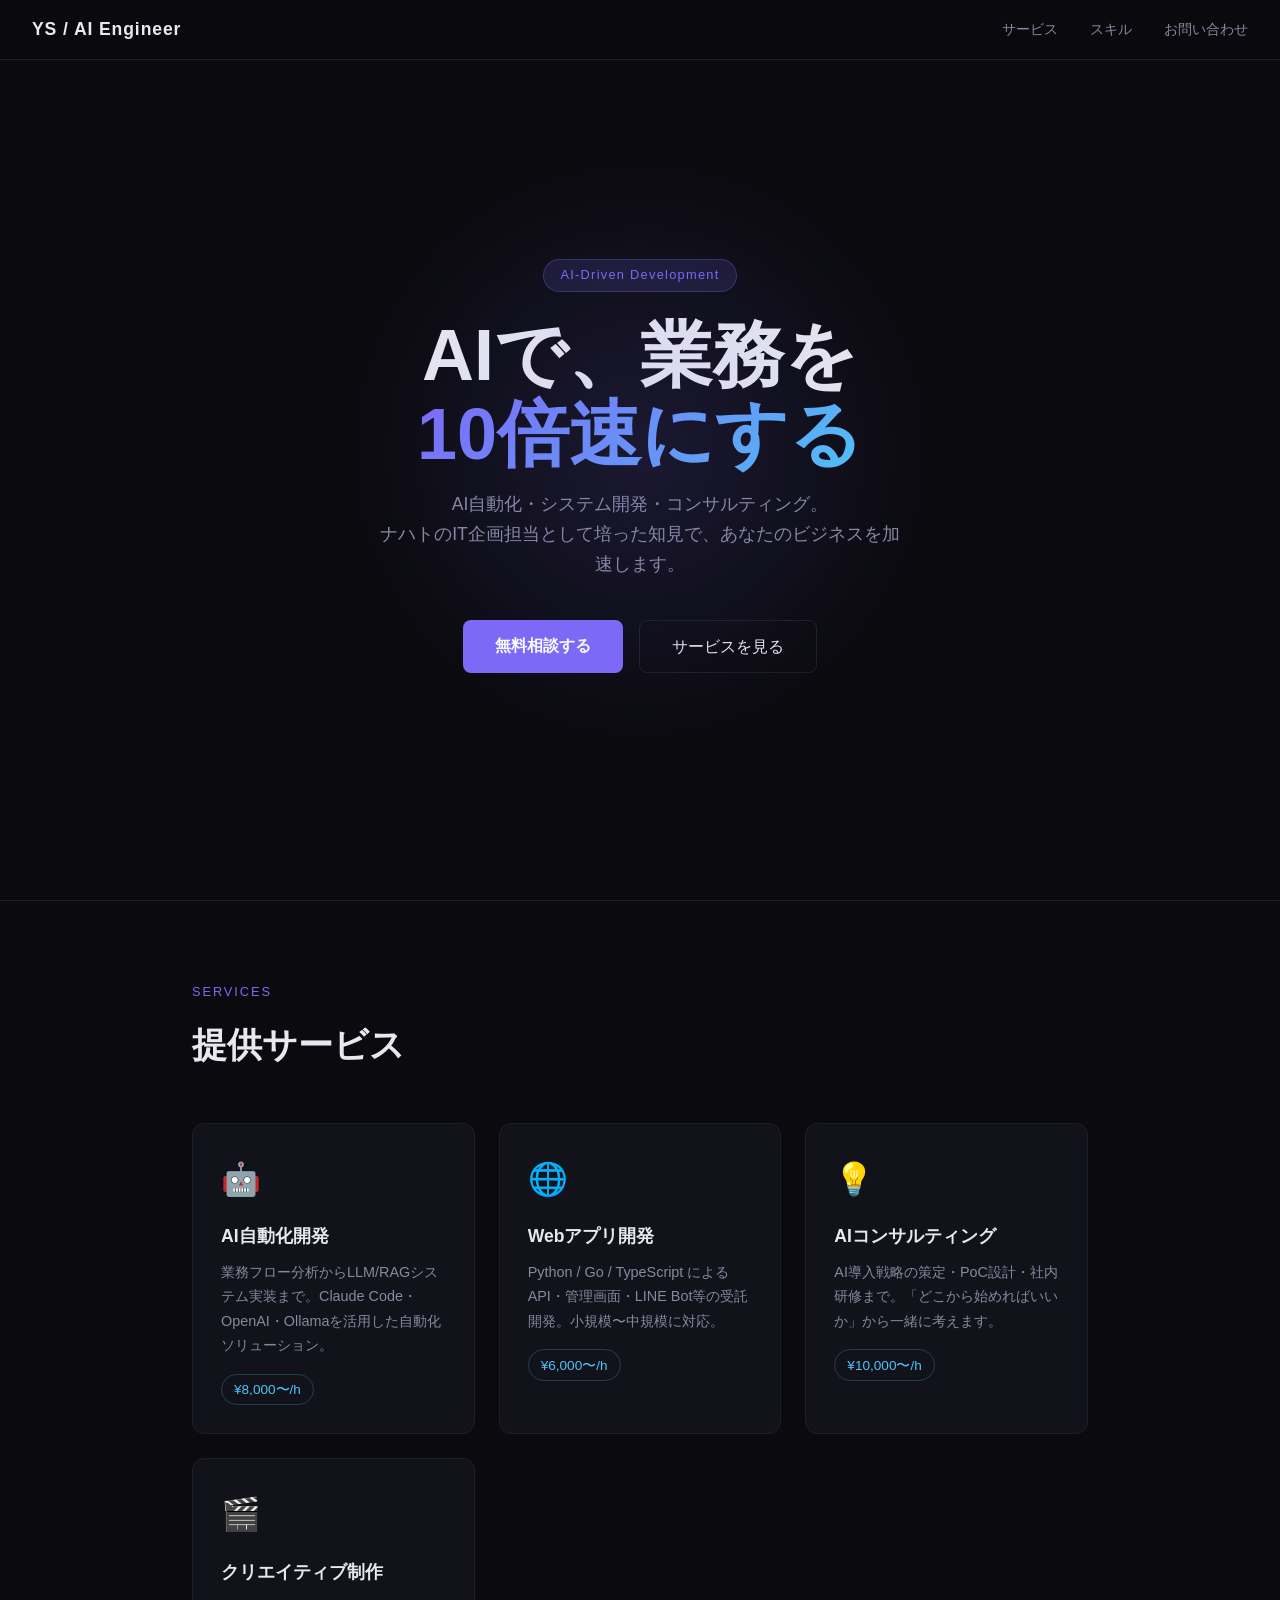
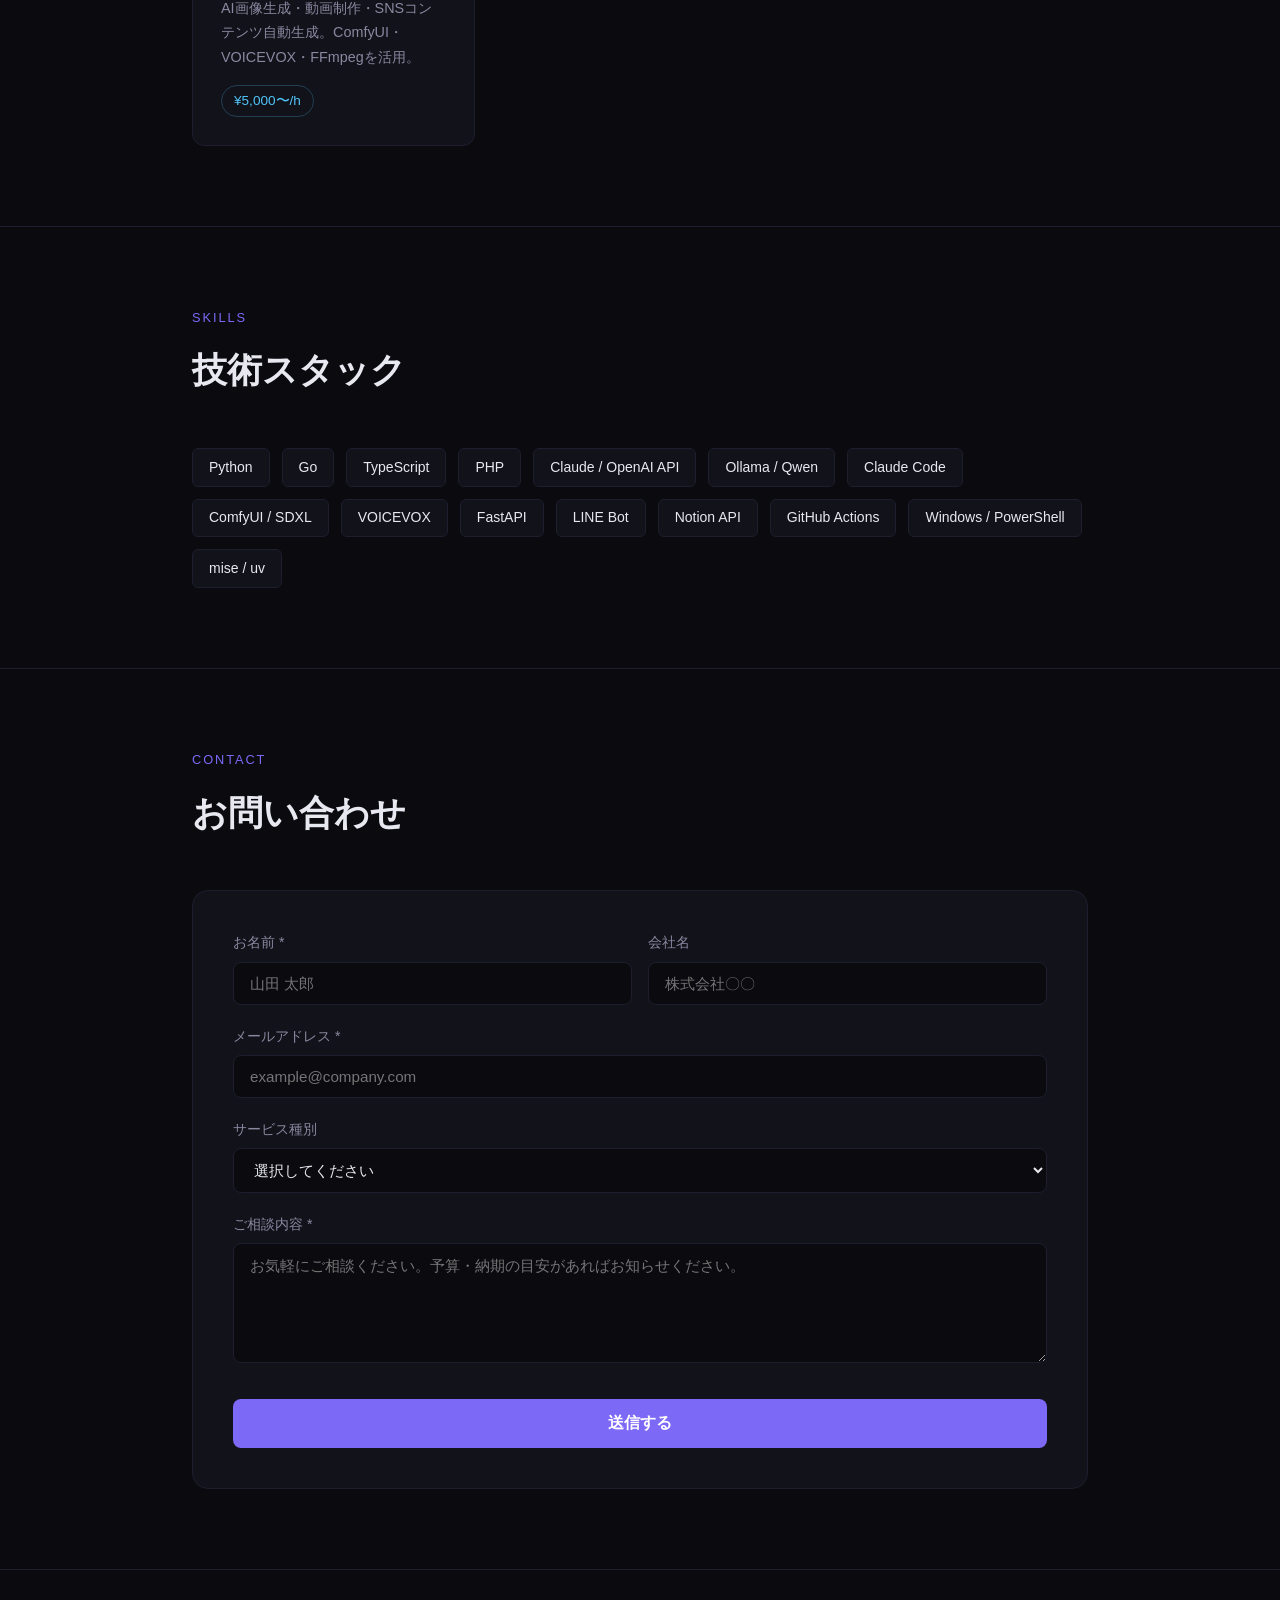
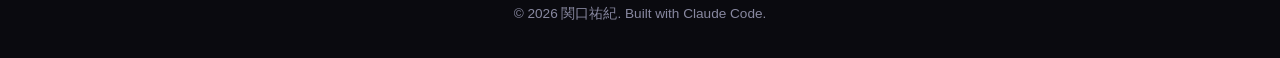
==== index.html @ c0407103 "Initial portfolio site" ====
<!DOCTYPE html>
<html lang="ja">
<head>
<meta charset="UTF-8">
<meta name="viewport" content="width=device-width, initial-scale=1.0">
<title>関口祐紀 — AI活用・システム開発</title>
<style>
  :root {
    --bg: #0a0a0f;
    --surface: #12121a;
    --border: #1e1e2e;
    --accent: #7c6af7;
    --accent2: #4fc3f7;
    --text: #e8e8f0;
    --muted: #8888a0;
  }
  * { margin: 0; padding: 0; box-sizing: border-box; }
  body { background: var(--bg); color: var(--text); font-family: 'Hiragino Sans', 'Meiryo', sans-serif; line-height: 1.7; }
  a { color: var(--accent); text-decoration: none; }

  nav { position: fixed; top: 0; width: 100%; background: rgba(10,10,15,0.85); backdrop-filter: blur(12px); border-bottom: 1px solid var(--border); z-index: 100; padding: 0 2rem; display: flex; align-items: center; justify-content: space-between; height: 60px; }
  .nav-logo { font-weight: 700; font-size: 1.1rem; letter-spacing: .05em; }
  .nav-links { display: flex; gap: 2rem; font-size: .9rem; }
  .nav-links a { color: var(--muted); transition: color .2s; }
  .nav-links a:hover { color: var(--text); }

  .hero { min-height: 100vh; display: flex; flex-direction: column; justify-content: center; align-items: center; text-align: center; padding: 6rem 2rem 4rem; position: relative; overflow: hidden; }
  .hero::before { content: ''; position: absolute; width: 600px; height: 600px; background: radial-gradient(circle, rgba(124,106,247,.15) 0%, transparent 70%); top: 50%; left: 50%; transform: translate(-50%,-50%); pointer-events: none; }
  .badge { display: inline-block; background: rgba(124,106,247,.15); border: 1px solid rgba(124,106,247,.3); color: var(--accent); padding: .3rem 1rem; border-radius: 999px; font-size: .8rem; margin-bottom: 1.5rem; letter-spacing: .1em; }
  .hero h1 { font-size: clamp(2.5rem, 6vw, 4.5rem); font-weight: 800; line-height: 1.1; margin-bottom: 1rem; }
  .hero h1 span { background: linear-gradient(135deg, var(--accent), var(--accent2)); -webkit-background-clip: text; -webkit-text-fill-color: transparent; }
  .hero p { font-size: 1.1rem; color: var(--muted); max-width: 520px; margin: 0 auto 2.5rem; }
  .btn-group { display: flex; gap: 1rem; justify-content: center; flex-wrap: wrap; }
  .btn-primary { background: var(--accent); color: #fff; padding: .75rem 2rem; border-radius: 8px; font-weight: 600; transition: opacity .2s; }
  .btn-primary:hover { opacity: .85; }
  .btn-outline { border: 1px solid var(--border); color: var(--text); padding: .75rem 2rem; border-radius: 8px; transition: border-color .2s; }
  .btn-outline:hover { border-color: var(--accent); }

  section { padding: 5rem 2rem; max-width: 960px; margin: 0 auto; }
  .section-label { color: var(--accent); font-size: .8rem; letter-spacing: .15em; text-transform: uppercase; margin-bottom: .75rem; }
  .section-title { font-size: clamp(1.6rem, 3vw, 2.2rem); font-weight: 700; margin-bottom: 3rem; }
  hr.divider { border: none; border-top: 1px solid var(--border); }

  .cards { display: grid; grid-template-columns: repeat(auto-fit, minmax(260px, 1fr)); gap: 1.5rem; }
  .card { background: var(--surface); border: 1px solid var(--border); border-radius: 12px; padding: 1.75rem; transition: border-color .2s, transform .2s; }
  .card:hover { border-color: var(--accent); transform: translateY(-4px); }
  .card-icon { font-size: 2rem; margin-bottom: 1rem; }
  .card h3 { font-size: 1.1rem; margin-bottom: .5rem; }
  .card p { font-size: .9rem; color: var(--muted); }
  .card .price { display: inline-block; margin-top: 1rem; font-size: .85rem; color: var(--accent2); border: 1px solid rgba(79,195,247,.25); padding: .2rem .75rem; border-radius: 999px; }

  .skill-list { display: flex; flex-wrap: wrap; gap: .75rem; }
  .skill { background: var(--surface); border: 1px solid var(--border); padding: .4rem 1rem; border-radius: 6px; font-size: .875rem; }

  .contact-wrap { background: var(--surface); border: 1px solid var(--border); border-radius: 16px; padding: 2.5rem; }
  .form-group { margin-bottom: 1.25rem; }
  label { display: block; font-size: .875rem; color: var(--muted); margin-bottom: .4rem; }
  input, textarea, select { width: 100%; background: var(--bg); border: 1px solid var(--border); color: var(--text); padding: .75rem 1rem; border-radius: 8px; font-size: .95rem; font-family: inherit; transition: border-color .2s; outline: none; }
  input:focus, textarea:focus, select:focus { border-color: var(--accent); }
  textarea { min-height: 120px; resize: vertical; }
  .form-row { display: grid; grid-template-columns: 1fr 1fr; gap: 1rem; }
  .btn-submit { width: 100%; background: var(--accent); color: #fff; padding: .875rem; border: none; border-radius: 8px; font-size: 1rem; font-weight: 600; cursor: pointer; transition: opacity .2s; margin-top: .5rem; }
  .btn-submit:hover { opacity: .85; }

  footer { border-top: 1px solid var(--border); text-align: center; padding: 2rem; color: var(--muted); font-size: .85rem; }

  @media (max-width: 600px) { .form-row { grid-template-columns: 1fr; } .nav-links { display: none; } }
</style>
</head>
<body>

<nav>
  <div class="nav-logo">YS / AI Engineer</div>
  <div class="nav-links">
    <a href="#services">サービス</a>
    <a href="#skills">スキル</a>
    <a href="#contact">お問い合わせ</a>
  </div>
</nav>

<div class="hero">
  <div class="badge">AI-Driven Development</div>
  <h1>AIで、業務を<br><span>10倍速にする</span></h1>
  <p>AI自動化・システム開発・コンサルティング。<br>ナハトのIT企画担当として培った知見で、あなたのビジネスを加速します。</p>
  <div class="btn-group">
    <a href="#contact" class="btn-primary">無料相談する</a>
    <a href="#services" class="btn-outline">サービスを見る</a>
  </div>
</div>

<hr class="divider">

<section id="services">
  <div class="section-label">Services</div>
  <div class="section-title">提供サービス</div>
  <div class="cards">
    <div class="card">
      <div class="card-icon">🤖</div>
      <h3>AI自動化開発</h3>
      <p>業務フロー分析からLLM/RAGシステム実装まで。Claude Code・OpenAI・Ollamaを活用した自動化ソリューション。</p>
      <span class="price">¥8,000〜/h</span>
    </div>
    <div class="card">
      <div class="card-icon">🌐</div>
      <h3>Webアプリ開発</h3>
      <p>Python / Go / TypeScript によるAPI・管理画面・LINE Bot等の受託開発。小規模〜中規模に対応。</p>
      <span class="price">¥6,000〜/h</span>
    </div>
    <div class="card">
      <div class="card-icon">💡</div>
      <h3>AIコンサルティング</h3>
      <p>AI導入戦略の策定・PoC設計・社内研修まで。「どこから始めればいいか」から一緒に考えます。</p>
      <span class="price">¥10,000〜/h</span>
    </div>
    <div class="card">
      <div class="card-icon">🎬</div>
      <h3>クリエイティブ制作</h3>
      <p>AI画像生成・動画制作・SNSコンテンツ自動生成。ComfyUI・VOICEVOX・FFmpegを活用。</p>
      <span class="price">¥5,000〜/h</span>
    </div>
  </div>
</section>

<hr class="divider">

<section id="skills">
  <div class="section-label">Skills</div>
  <div class="section-title">技術スタック</div>
  <div class="skill-list">
    <span class="skill">Python</span>
    <span class="skill">Go</span>
    <span class="skill">TypeScript</span>
    <span class="skill">PHP</span>
    <span class="skill">Claude / OpenAI API</span>
    <span class="skill">Ollama / Qwen</span>
    <span class="skill">Claude Code</span>
    <span class="skill">ComfyUI / SDXL</span>
    <span class="skill">VOICEVOX</span>
    <span class="skill">FastAPI</span>
    <span class="skill">LINE Bot</span>
    <span class="skill">Notion API</span>
    <span class="skill">GitHub Actions</span>
    <span class="skill">Windows / PowerShell</span>
    <span class="skill">mise / uv</span>
  </div>
</section>

<hr class="divider">

<section id="contact">
  <div class="section-label">Contact</div>
  <div class="section-title">お問い合わせ</div>
  <div class="contact-wrap">
    <form action="https://formspree.io/f/REPLACE_WITH_FORMSPREE_ID" method="POST">
      <div class="form-row">
        <div class="form-group">
          <label>お名前 *</label>
          <input type="text" name="name" required placeholder="山田 太郎">
        </div>
        <div class="form-group">
          <label>会社名</label>
          <input type="text" name="company" placeholder="株式会社〇〇">
        </div>
      </div>
      <div class="form-group">
        <label>メールアドレス *</label>
        <input type="email" name="email" required placeholder="example@company.com">
      </div>
      <div class="form-group">
        <label>サービス種別</label>
        <select name="service">
          <option value="">選択してください</option>
          <option>AI自動化開発</option>
          <option>Webアプリ開発</option>
          <option>AIコンサルティング</option>
          <option>クリエイティブ制作</option>
          <option>その他</option>
        </select>
      </div>
      <div class="form-group">
        <label>ご相談内容 *</label>
        <textarea name="message" required placeholder="お気軽にご相談ください。予算・納期の目安があればお知らせください。"></textarea>
      </div>
      <button type="submit" class="btn-submit">送信する</button>
    </form>
  </div>
</section>

<footer>
  <p>© 2026 関口祐紀. Built with Claude Code.</p>
</footer>

</body>
</html>
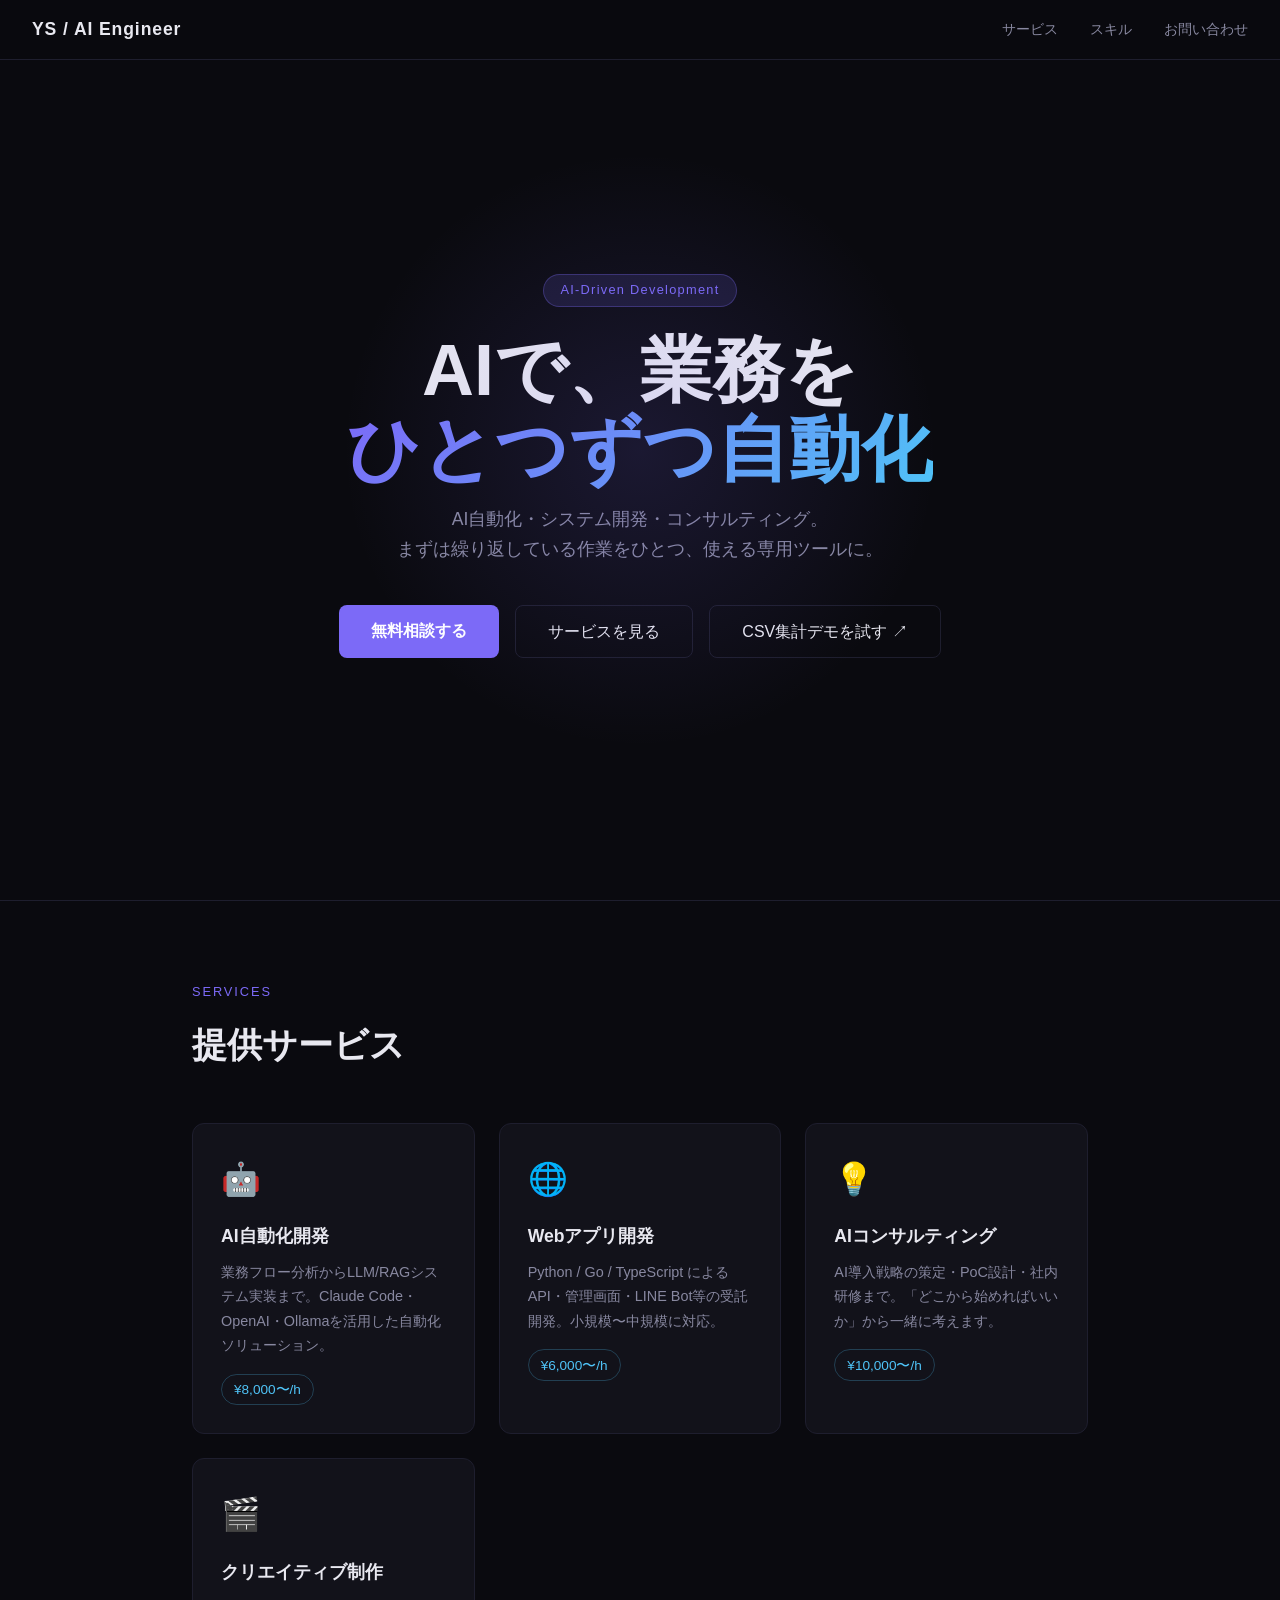
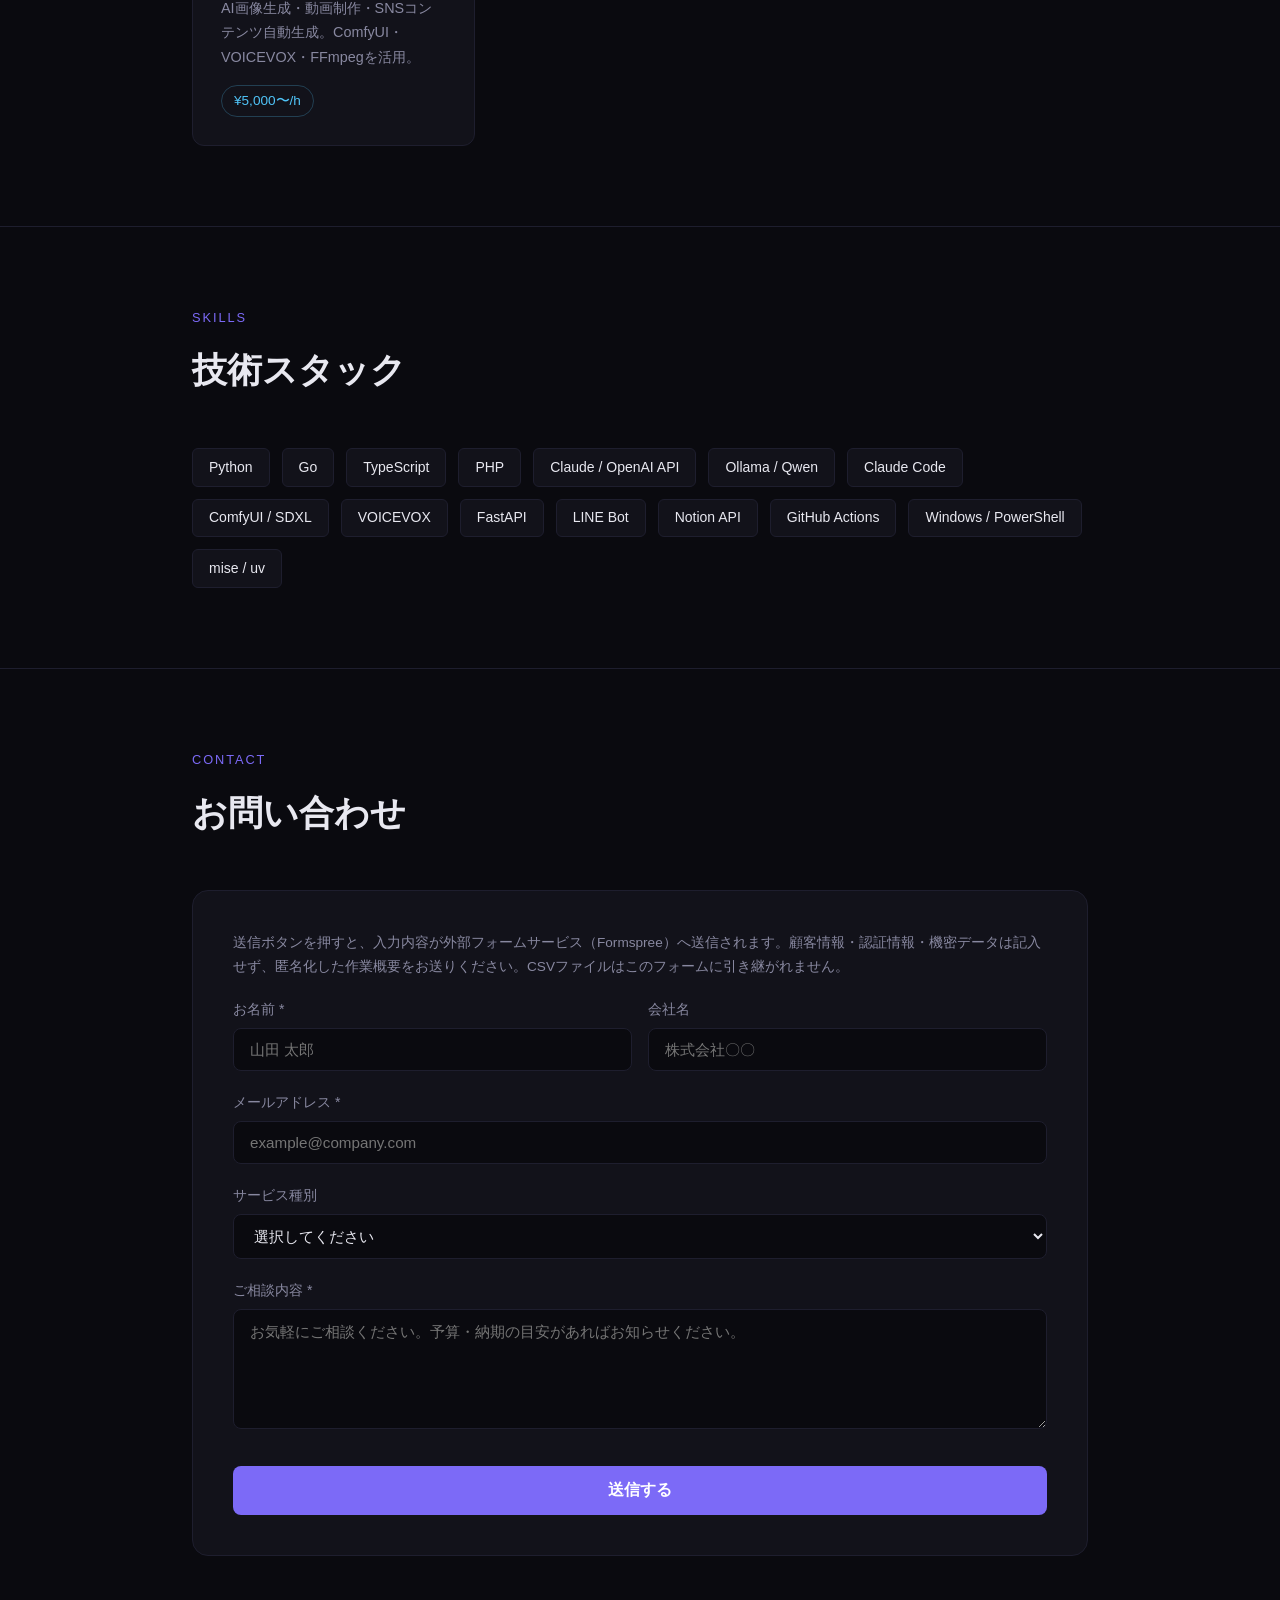
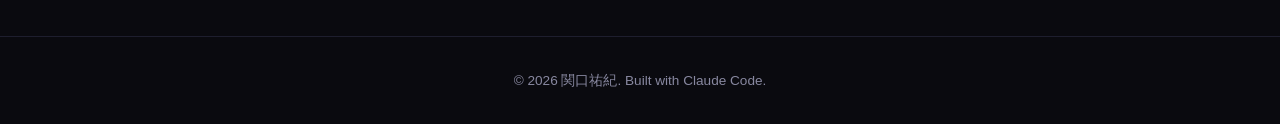
==== commit 6190ec57: "feat(site): add CSV demo and consultation flow with precision regressions Refs #5, #6, #7, #9. Keep " ====
--- a/index.html
+++ b/index.html
@@ -3,6 +3,8 @@
 <head>
 <meta charset="UTF-8">
 <meta name="viewport" content="width=device-width, initial-scale=1.0">
+<meta name="referrer" content="no-referrer">
+<meta name="description" content="CSV集計など繰り返す業務の自動化・システム開発。ブラウザで試せるデモから、入力・出力を絞った専用ツールのご相談へ。">
 <title>関口祐紀 — AI活用・システム開発</title>
 <style>
   :root {
@@ -64,6 +66,11 @@
 
   footer { border-top: 1px solid var(--border); text-align: center; padding: 2rem; color: var(--muted); font-size: .85rem; }
 
+  section[id] { scroll-margin-top: 80px; }
+  a:focus-visible, button:focus-visible { outline: 3px solid var(--accent2); outline-offset: 4px; }
+  .privacy-note { color: var(--muted); font-size: .85rem; margin-bottom: 1.25rem; }
+  @media (max-width: 600px) { .cards { grid-template-columns: minmax(0, 1fr); } .contact-wrap { padding: 1.25rem; } }
+
   @media (max-width: 600px) { .form-row { grid-template-columns: 1fr; } .nav-links { display: none; } }
 </style>
 </head>
@@ -80,11 +87,12 @@
 
 <div class="hero">
   <div class="badge">AI-Driven Development</div>
-  <h1>AIで、業務を<br><span>10倍速にする</span></h1>
-  <p>AI自動化・システム開発・コンサルティング。<br>ナハトのIT企画担当として培った知見で、あなたのビジネスを加速します。</p>
+  <h1>AIで、業務を<br><span>ひとつずつ自動化</span></h1>
+  <p>AI自動化・システム開発・コンサルティング。<br>まずは繰り返している作業をひとつ、使える専用ツールに。</p>
   <div class="btn-group">
     <a href="#contact" class="btn-primary">無料相談する</a>
     <a href="#services" class="btn-outline">サービスを見る</a>
+    <a href="csv-automation/index.html" class="btn-outline" id="csv-demo-link">CSV集計デモを試す ↗</a>
   </div>
 </div>
 
@@ -151,24 +159,25 @@
   <div class="section-label">Contact</div>
   <div class="section-title">お問い合わせ</div>
   <div class="contact-wrap">
-    <form action="https://formspree.io/f/REPLACE_WITH_FORMSPREE_ID" method="POST">
+    <p class="privacy-note" id="contact-privacy">送信ボタンを押すと、入力内容が外部フォームサービス（Formspree）へ送信されます。顧客情報・認証情報・機密データは記入せず、匿名化した作業概要をお送りください。CSVファイルはこのフォームに引き継がれません。</p>
+    <form aria-describedby="contact-privacy" action="https://formspree.io/f/mbdpnddb" method="POST">
       <div class="form-row">
         <div class="form-group">
-          <label>お名前 *</label>
-          <input type="text" name="name" required placeholder="山田 太郎">
+          <label for="contact-name">お名前 *</label>
+          <input type="text" id="contact-name" name="name" autocomplete="name" required placeholder="山田 太郎">
         </div>
         <div class="form-group">
-          <label>会社名</label>
-          <input type="text" name="company" placeholder="株式会社〇〇">
+          <label for="contact-company">会社名</label>
+          <input type="text" id="contact-company" name="company" autocomplete="organization" placeholder="株式会社〇〇">
         </div>
       </div>
       <div class="form-group">
-        <label>メールアドレス *</label>
-        <input type="email" name="email" required placeholder="example@company.com">
+        <label for="contact-email">メールアドレス *</label>
+        <input type="email" id="contact-email" name="email" autocomplete="email" required placeholder="example@company.com">
       </div>
       <div class="form-group">
-        <label>サービス種別</label>
-        <select name="service">
+        <label for="contact-service">サービス種別</label>
+        <select id="contact-service" name="service">
           <option value="">選択してください</option>
           <option>AI自動化開発</option>
           <option>Webアプリ開発</option>
@@ -178,8 +187,8 @@
         </select>
       </div>
       <div class="form-group">
-        <label>ご相談内容 *</label>
-        <textarea name="message" required placeholder="お気軽にご相談ください。予算・納期の目安があればお知らせください。"></textarea>
+        <label for="contact-message">ご相談内容 *</label>
+        <textarea id="contact-message" name="message" required placeholder="お気軽にご相談ください。予算・納期の目安があればお知らせください。"></textarea>
       </div>
       <button type="submit" class="btn-submit">送信する</button>
     </form>
@@ -190,5 +199,16 @@
   <p>© 2026 関口祐紀. Built with Claude Code.</p>
 </footer>
 
+<script>
+(function () {
+  'use strict';
+  // Only a fixed service code is read. CSV contents and filenames never enter the URL.
+  if (new URLSearchParams(window.location.search).get('service') !== 'csv') return;
+  const service = document.getElementById('contact-service');
+  const message = document.getElementById('contact-message');
+  if (!service.value) service.value = 'Webアプリ開発';
+  if (!message.value) message.value = 'CSV処理の自動化について相談したいです。\n\n【現在の作業】\n\n【入力と期待する出力】\n\n【データ量・実行頻度】\n\n【利用端末・ブラウザ】\n\n【希望時期・予算】\n\n入力1形式・出力1形式を基本に相談希望です。機密情報を含まない見本を用意します。';
+})();
+</script>
 </body>
 </html>
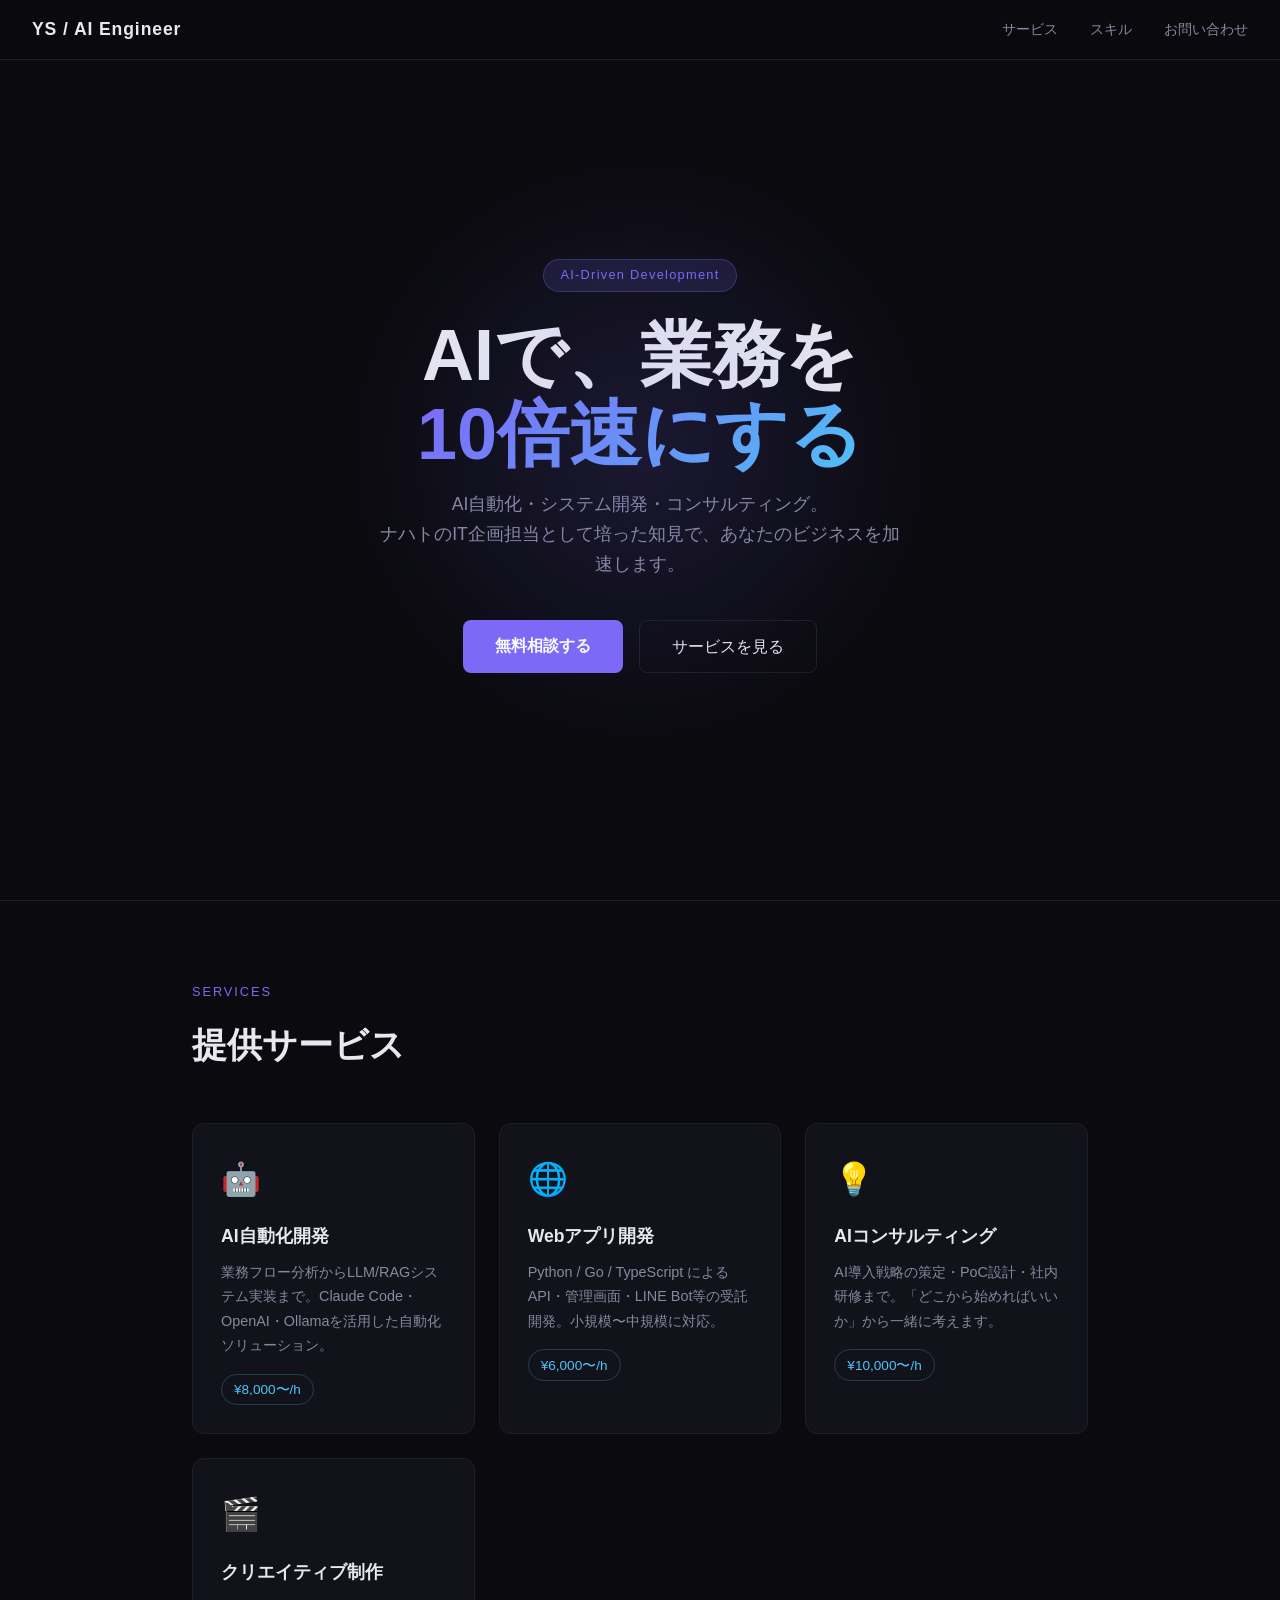
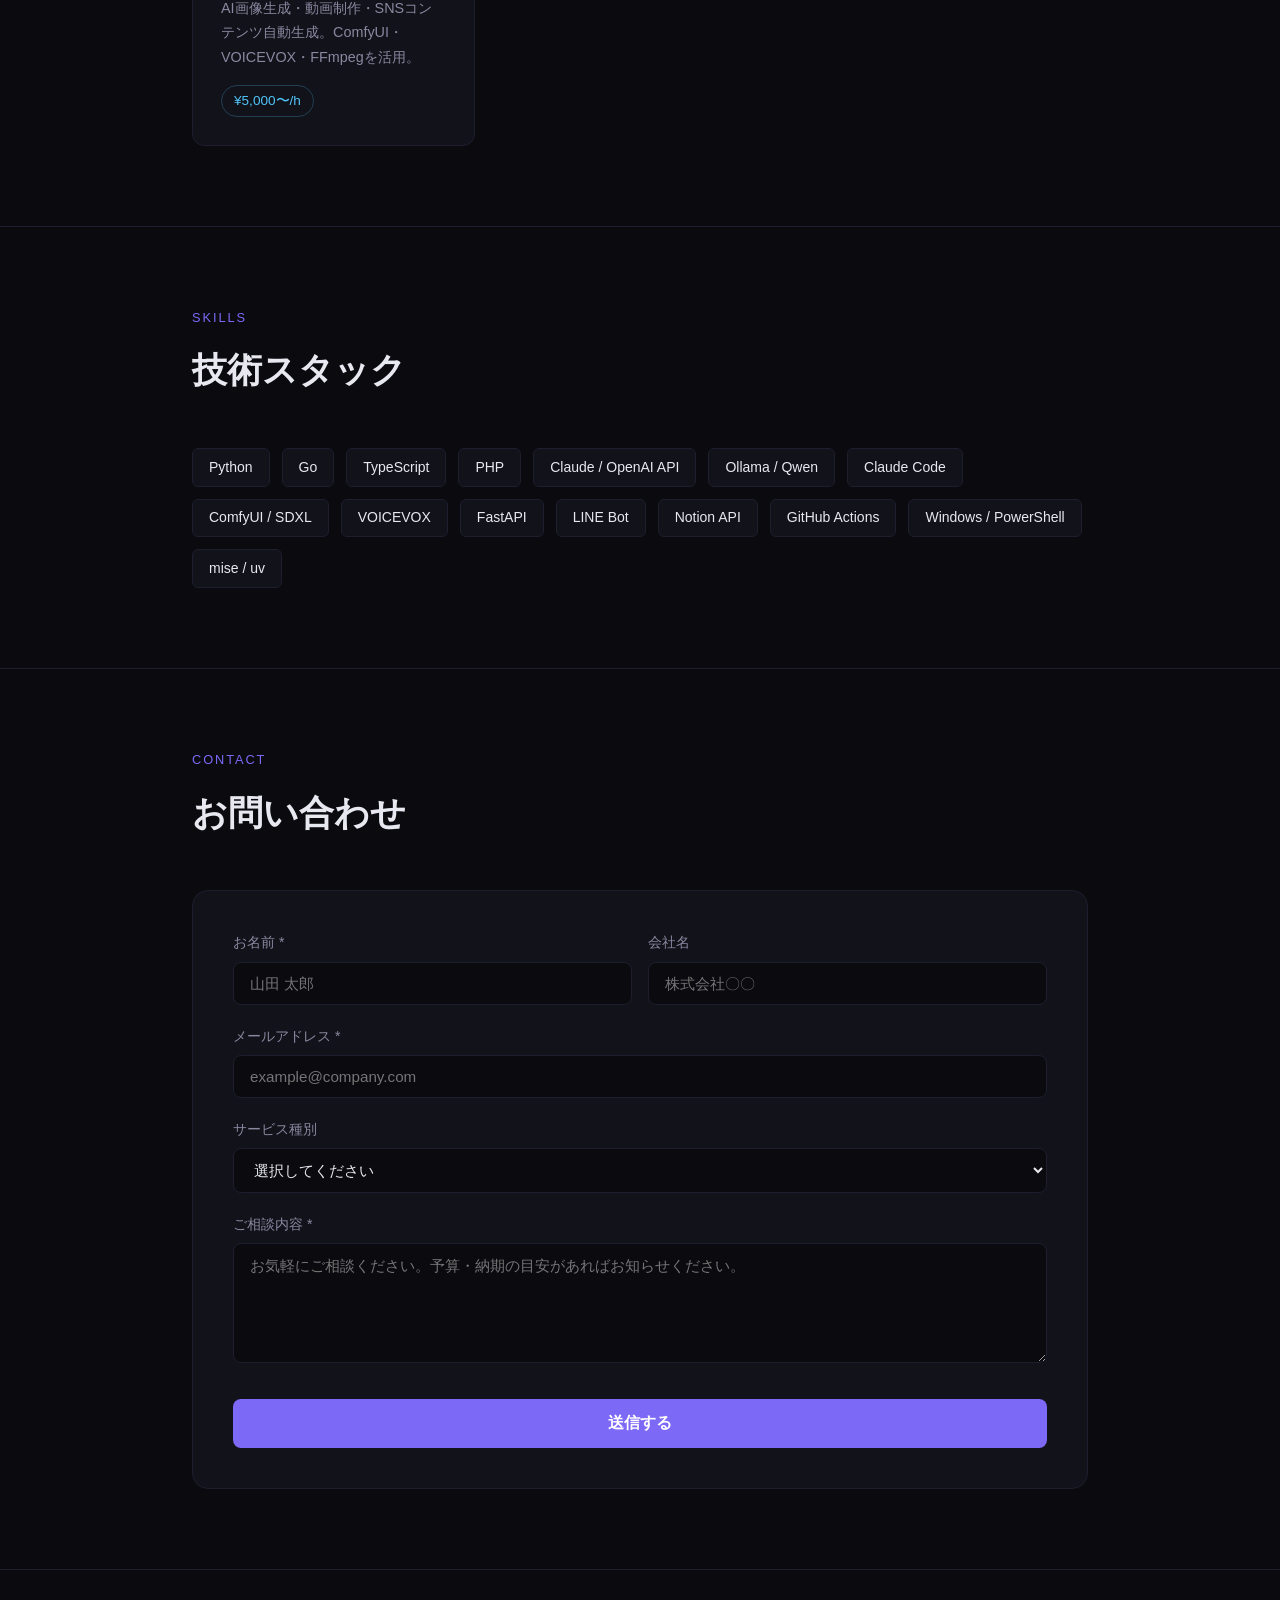
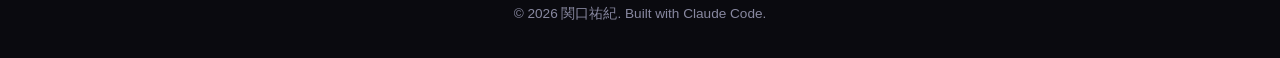
==== commit a41b9796: "revert: hold CSV site publication after user risk concern Restore pre-PR #10 website tree. Retain im" ====
--- a/index.html
+++ b/index.html
@@ -3,8 +3,6 @@
 <head>
 <meta charset="UTF-8">
 <meta name="viewport" content="width=device-width, initial-scale=1.0">
-<meta name="referrer" content="no-referrer">
-<meta name="description" content="CSV集計など繰り返す業務の自動化・システム開発。ブラウザで試せるデモから、入力・出力を絞った専用ツールのご相談へ。">
 <title>関口祐紀 — AI活用・システム開発</title>
 <style>
   :root {
@@ -66,11 +64,6 @@
 
   footer { border-top: 1px solid var(--border); text-align: center; padding: 2rem; color: var(--muted); font-size: .85rem; }
 
-  section[id] { scroll-margin-top: 80px; }
-  a:focus-visible, button:focus-visible { outline: 3px solid var(--accent2); outline-offset: 4px; }
-  .privacy-note { color: var(--muted); font-size: .85rem; margin-bottom: 1.25rem; }
-  @media (max-width: 600px) { .cards { grid-template-columns: minmax(0, 1fr); } .contact-wrap { padding: 1.25rem; } }
-
   @media (max-width: 600px) { .form-row { grid-template-columns: 1fr; } .nav-links { display: none; } }
 </style>
 </head>
@@ -87,12 +80,11 @@
 
 <div class="hero">
   <div class="badge">AI-Driven Development</div>
-  <h1>AIで、業務を<br><span>ひとつずつ自動化</span></h1>
-  <p>AI自動化・システム開発・コンサルティング。<br>まずは繰り返している作業をひとつ、使える専用ツールに。</p>
+  <h1>AIで、業務を<br><span>10倍速にする</span></h1>
+  <p>AI自動化・システム開発・コンサルティング。<br>ナハトのIT企画担当として培った知見で、あなたのビジネスを加速します。</p>
   <div class="btn-group">
     <a href="#contact" class="btn-primary">無料相談する</a>
     <a href="#services" class="btn-outline">サービスを見る</a>
-    <a href="csv-automation/index.html" class="btn-outline" id="csv-demo-link">CSV集計デモを試す ↗</a>
   </div>
 </div>
 
@@ -159,25 +151,24 @@
   <div class="section-label">Contact</div>
   <div class="section-title">お問い合わせ</div>
   <div class="contact-wrap">
-    <p class="privacy-note" id="contact-privacy">送信ボタンを押すと、入力内容が外部フォームサービス（Formspree）へ送信されます。顧客情報・認証情報・機密データは記入せず、匿名化した作業概要をお送りください。CSVファイルはこのフォームに引き継がれません。</p>
-    <form aria-describedby="contact-privacy" action="https://formspree.io/f/mbdpnddb" method="POST">
+    <form action="https://formspree.io/f/mbdpnddb" method="POST">
       <div class="form-row">
         <div class="form-group">
-          <label for="contact-name">お名前 *</label>
-          <input type="text" id="contact-name" name="name" autocomplete="name" required placeholder="山田 太郎">
+          <label>お名前 *</label>
+          <input type="text" name="name" required placeholder="山田 太郎">
         </div>
         <div class="form-group">
-          <label for="contact-company">会社名</label>
-          <input type="text" id="contact-company" name="company" autocomplete="organization" placeholder="株式会社〇〇">
+          <label>会社名</label>
+          <input type="text" name="company" placeholder="株式会社〇〇">
         </div>
       </div>
       <div class="form-group">
-        <label for="contact-email">メールアドレス *</label>
-        <input type="email" id="contact-email" name="email" autocomplete="email" required placeholder="example@company.com">
+        <label>メールアドレス *</label>
+        <input type="email" name="email" required placeholder="example@company.com">
       </div>
       <div class="form-group">
-        <label for="contact-service">サービス種別</label>
-        <select id="contact-service" name="service">
+        <label>サービス種別</label>
+        <select name="service">
           <option value="">選択してください</option>
           <option>AI自動化開発</option>
           <option>Webアプリ開発</option>
@@ -187,8 +178,8 @@
         </select>
       </div>
       <div class="form-group">
-        <label for="contact-message">ご相談内容 *</label>
-        <textarea id="contact-message" name="message" required placeholder="お気軽にご相談ください。予算・納期の目安があればお知らせください。"></textarea>
+        <label>ご相談内容 *</label>
+        <textarea name="message" required placeholder="お気軽にご相談ください。予算・納期の目安があればお知らせください。"></textarea>
       </div>
       <button type="submit" class="btn-submit">送信する</button>
     </form>
@@ -199,16 +190,5 @@
   <p>© 2026 関口祐紀. Built with Claude Code.</p>
 </footer>
 
-<script>
-(function () {
-  'use strict';
-  // Only a fixed service code is read. CSV contents and filenames never enter the URL.
-  if (new URLSearchParams(window.location.search).get('service') !== 'csv') return;
-  const service = document.getElementById('contact-service');
-  const message = document.getElementById('contact-message');
-  if (!service.value) service.value = 'Webアプリ開発';
-  if (!message.value) message.value = 'CSV処理の自動化について相談したいです。\n\n【現在の作業】\n\n【入力と期待する出力】\n\n【データ量・実行頻度】\n\n【利用端末・ブラウザ】\n\n【希望時期・予算】\n\n入力1形式・出力1形式を基本に相談希望です。機密情報を含まない見本を用意します。';
-})();
-</script>
 </body>
 </html>
